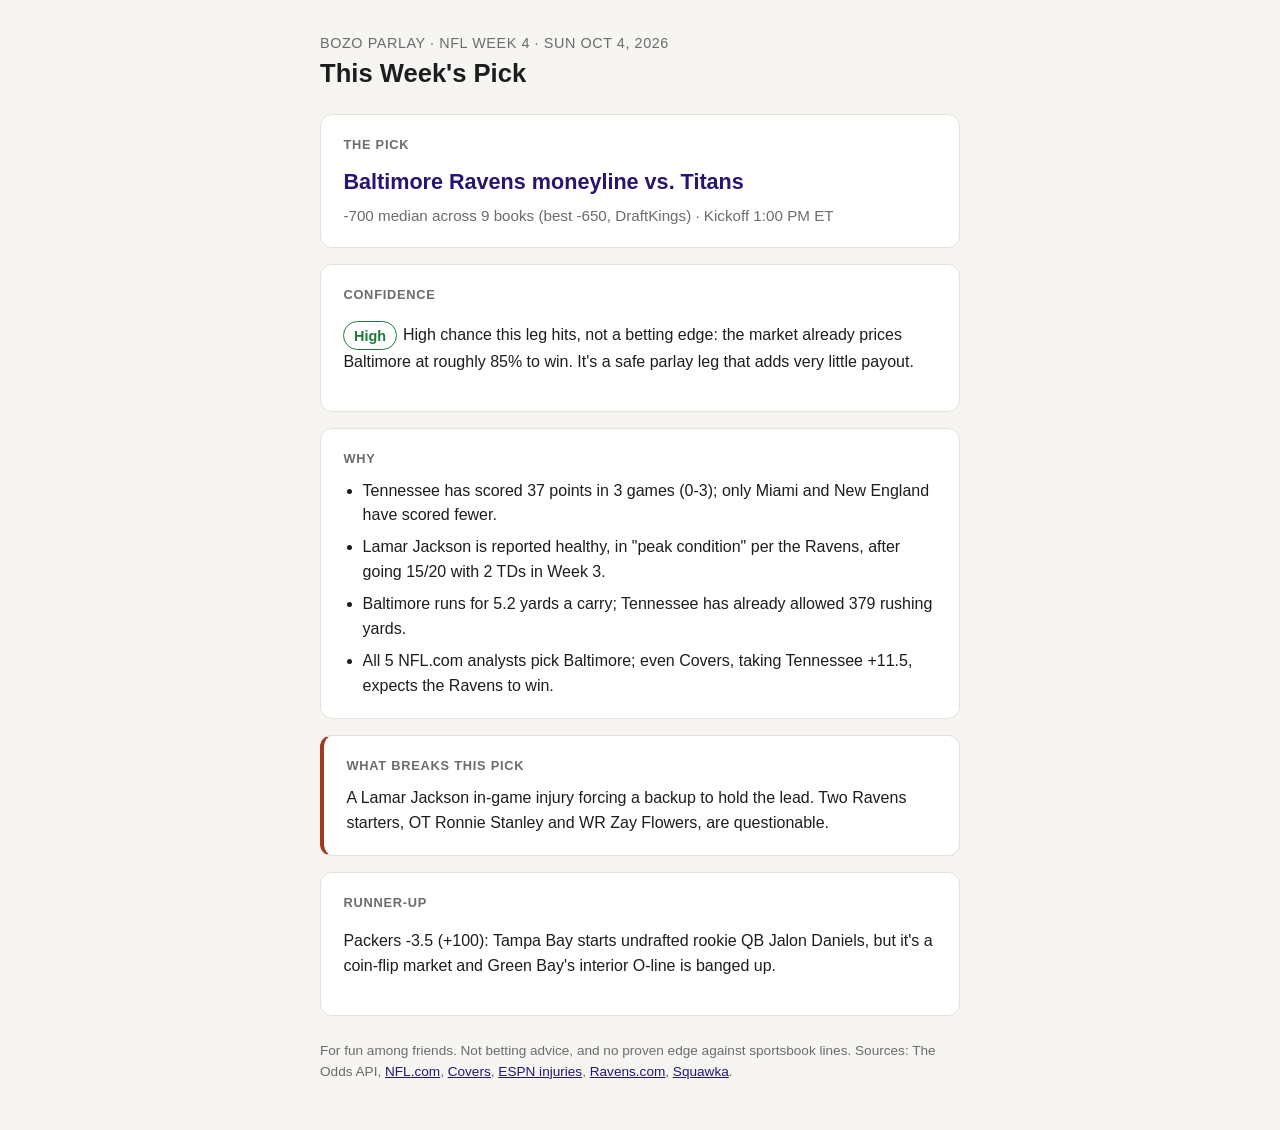
==== index.html @ f70c2a56 "Add weekly pick tool and Week 4 pick page Co-Authored-By: Claude Opus 5.5 <noreply@anthropic.com>" ====
<!DOCTYPE html>
<html lang="en">
<head>
<meta charset="utf-8">
<meta name="viewport" content="width=device-width, initial-scale=1">
<title>Bozo Parlay — Week 4 Pick</title>
<style>
  :root {
    --bg: #f6f5f1;
    --card: #ffffff;
    --text: #1d1d1f;
    --muted: #6b6b70;
    --border: #e3e1da;
    --accent: #241773;
    --high: #1f7a3a;
    --risk: #a33a1f;
  }
  @media (prefers-color-scheme: dark) {
    :root {
      --bg: #141416;
      --card: #1e1e22;
      --text: #ececef;
      --muted: #9a9aa2;
      --border: #2e2e34;
      --accent: #a99cf0;
      --high: #5cc27d;
      --risk: #f08a6a;
    }
  }
  * { box-sizing: border-box; }
  body {
    margin: 0;
    padding: 2rem 1rem 3rem;
    background: var(--bg);
    color: var(--text);
    font: 16px/1.55 -apple-system, BlinkMacSystemFont, "Segoe UI", Roboto, Helvetica, Arial, sans-serif;
  }
  main { max-width: 640px; margin: 0 auto; }
  header p { margin: 0; color: var(--muted); font-size: 0.9rem; letter-spacing: 0.04em; text-transform: uppercase; }
  h1 { margin: 0.25rem 0 1.5rem; font-size: 1.6rem; line-height: 1.25; }
  section {
    background: var(--card);
    border: 1px solid var(--border);
    border-radius: 12px;
    padding: 1.25rem 1.4rem;
    margin-bottom: 1rem;
  }
  h2 { margin: 0 0 0.6rem; font-size: 0.8rem; color: var(--muted); text-transform: uppercase; letter-spacing: 0.06em; }
  .pick { font-size: 1.35rem; font-weight: 650; color: var(--accent); margin: 0; }
  .meta { margin: 0.35rem 0 0; color: var(--muted); font-size: 0.95rem; }
  .badge {
    display: inline-block;
    padding: 0.15rem 0.6rem;
    border-radius: 999px;
    font-weight: 650;
    font-size: 0.9rem;
    color: var(--high);
    border: 1.5px solid currentColor;
    margin-right: 0.4rem;
  }
  ul { margin: 0; padding-left: 1.2rem; }
  li + li { margin-top: 0.45rem; }
  .risk { border-left: 4px solid var(--risk); }
  .risk p { margin: 0; }
  a { color: var(--accent); }
  footer { color: var(--muted); font-size: 0.85rem; margin-top: 1.5rem; }
</style>
</head>
<body>
<main>
  <header>
    <p>Bozo Parlay · NFL Week 4 · Sun Oct 4, 2026</p>
    <h1>This Week's Pick</h1>
  </header>

  <section>
    <h2>The pick</h2>
    <p class="pick">Baltimore Ravens moneyline vs. Titans</p>
    <p class="meta">-700 median across 9 books (best -650, DraftKings) · Kickoff 1:00 PM ET</p>
  </section>

  <section>
    <h2>Confidence</h2>
    <p><span class="badge">High</span>High chance this leg hits, not a betting edge: the market already prices Baltimore at roughly 85% to win. It's a safe parlay leg that adds very little payout.</p>
  </section>

  <section>
    <h2>Why</h2>
    <ul>
      <li>Tennessee has scored 37 points in 3 games (0-3); only Miami and New England have scored fewer.</li>
      <li>Lamar Jackson is reported healthy, in "peak condition" per the Ravens, after going 15/20 with 2 TDs in Week 3.</li>
      <li>Baltimore runs for 5.2 yards a carry; Tennessee has already allowed 379 rushing yards.</li>
      <li>All 5 NFL.com analysts pick Baltimore; even Covers, taking Tennessee +11.5, expects the Ravens to win.</li>
    </ul>
  </section>

  <section class="risk">
    <h2>What breaks this pick</h2>
    <p>A Lamar Jackson in-game injury forcing a backup to hold the lead. Two Ravens starters, OT Ronnie Stanley and WR Zay Flowers, are questionable.</p>
  </section>

  <section>
    <h2>Runner-up</h2>
    <p>Packers -3.5 (+100): Tampa Bay starts undrafted rookie QB Jalon Daniels, but it's a coin-flip market and Green Bay's interior O-line is banged up.</p>
  </section>

  <footer>
    For fun among friends. Not betting advice, and no proven edge against sportsbook lines.
    Sources: The Odds API, <a href="https://www.nfl.com/news/nfl-picks-week-4-2026-nfl-season">NFL.com</a>,
    <a href="https://www.covers.com/nfl/picks-against-the-spread-week-4-2026">Covers</a>,
    <a href="https://www.espn.com/nfl/injuries">ESPN injuries</a>,
    <a href="https://www.baltimoreravens.com/news/lamar-jackson-peak-condition-depth-chart-jonathan-taylor-2026-season-news-notes">Ravens.com</a>,
    <a href="https://www.squawka.com/en/?p=1497935">Squawka</a>.
  </footer>
</main>
</body>
</html>
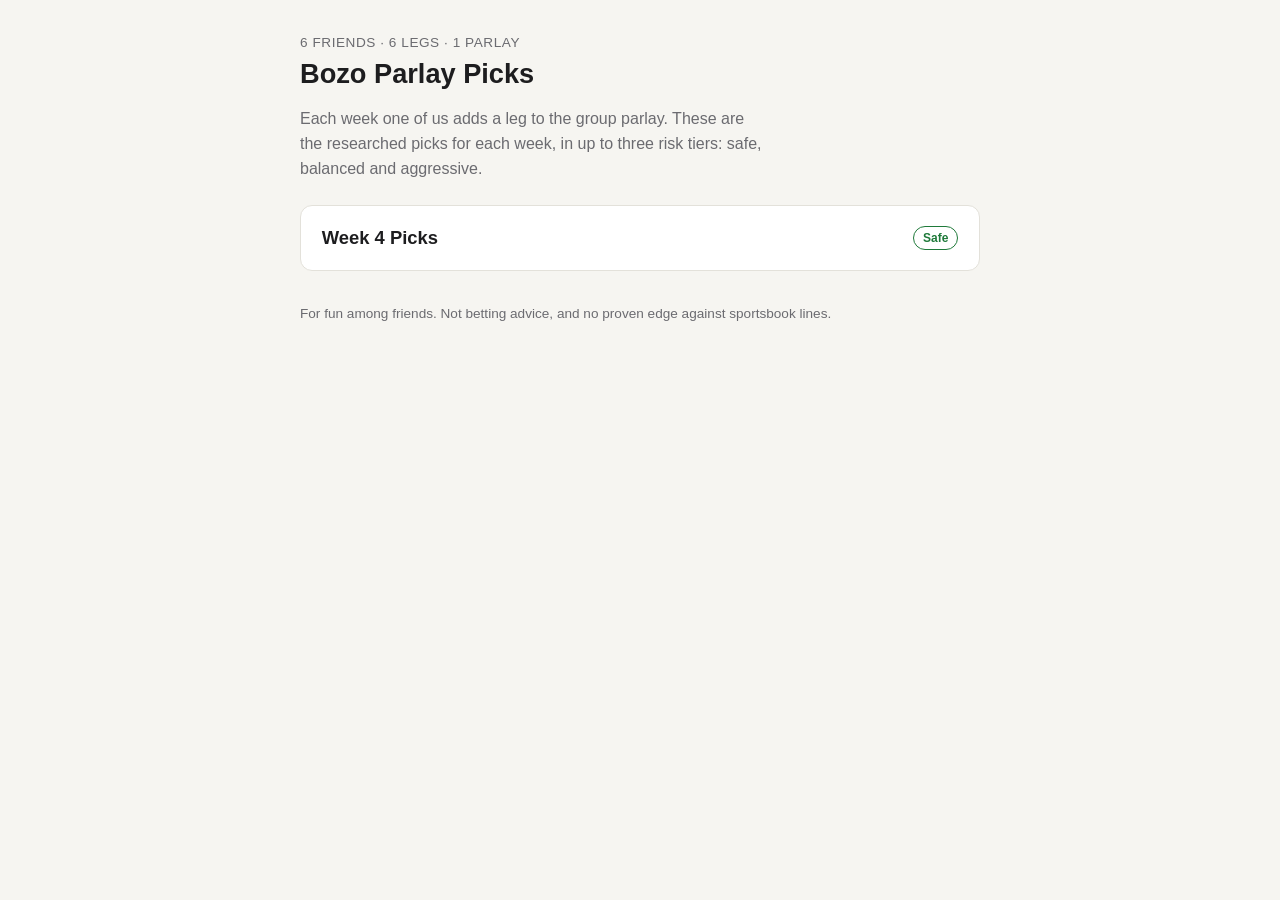
==== commit 435d7daa: "Update picks site (through week 4)" ====
--- a/index.html
+++ b/index.html
@@ -3,115 +3,19 @@
 <head>
 <meta charset="utf-8">
 <meta name="viewport" content="width=device-width, initial-scale=1">
-<title>Bozo Parlay — Week 4 Pick</title>
-<style>
-  :root {
-    --bg: #f6f5f1;
-    --card: #ffffff;
-    --text: #1d1d1f;
-    --muted: #6b6b70;
-    --border: #e3e1da;
-    --accent: #241773;
-    --high: #1f7a3a;
-    --risk: #a33a1f;
-  }
-  @media (prefers-color-scheme: dark) {
-    :root {
-      --bg: #141416;
-      --card: #1e1e22;
-      --text: #ececef;
-      --muted: #9a9aa2;
-      --border: #2e2e34;
-      --accent: #a99cf0;
-      --high: #5cc27d;
-      --risk: #f08a6a;
-    }
-  }
-  * { box-sizing: border-box; }
-  body {
-    margin: 0;
-    padding: 2rem 1rem 3rem;
-    background: var(--bg);
-    color: var(--text);
-    font: 16px/1.55 -apple-system, BlinkMacSystemFont, "Segoe UI", Roboto, Helvetica, Arial, sans-serif;
-  }
-  main { max-width: 640px; margin: 0 auto; }
-  header p { margin: 0; color: var(--muted); font-size: 0.9rem; letter-spacing: 0.04em; text-transform: uppercase; }
-  h1 { margin: 0.25rem 0 1.5rem; font-size: 1.6rem; line-height: 1.25; }
-  section {
-    background: var(--card);
-    border: 1px solid var(--border);
-    border-radius: 12px;
-    padding: 1.25rem 1.4rem;
-    margin-bottom: 1rem;
-  }
-  h2 { margin: 0 0 0.6rem; font-size: 0.8rem; color: var(--muted); text-transform: uppercase; letter-spacing: 0.06em; }
-  .pick { font-size: 1.35rem; font-weight: 650; color: var(--accent); margin: 0; }
-  .meta { margin: 0.35rem 0 0; color: var(--muted); font-size: 0.95rem; }
-  .badge {
-    display: inline-block;
-    padding: 0.15rem 0.6rem;
-    border-radius: 999px;
-    font-weight: 650;
-    font-size: 0.9rem;
-    color: var(--high);
-    border: 1.5px solid currentColor;
-    margin-right: 0.4rem;
-  }
-  ul { margin: 0; padding-left: 1.2rem; }
-  li + li { margin-top: 0.45rem; }
-  .risk { border-left: 4px solid var(--risk); }
-  .risk p { margin: 0; }
-  a { color: var(--accent); }
-  footer { color: var(--muted); font-size: 0.85rem; margin-top: 1.5rem; }
-</style>
+<title>Bozo Parlay Picks</title>
+<link rel="stylesheet" href="style.css">
 </head>
 <body>
 <main>
-  <header>
-    <p>Bozo Parlay · NFL Week 4 · Sun Oct 4, 2026</p>
-    <h1>This Week's Pick</h1>
-  </header>
-
-  <section>
-    <h2>The pick</h2>
-    <p class="pick">Baltimore Ravens moneyline vs. Titans</p>
-    <p class="meta">-700 median across 9 books (best -650, DraftKings) · Kickoff 1:00 PM ET</p>
-  </section>
-
-  <section>
-    <h2>Confidence</h2>
-    <p><span class="badge">High</span>High chance this leg hits, not a betting edge: the market already prices Baltimore at roughly 85% to win. It's a safe parlay leg that adds very little payout.</p>
-  </section>
-
-  <section>
-    <h2>Why</h2>
-    <ul>
-      <li>Tennessee has scored 37 points in 3 games (0-3); only Miami and New England have scored fewer.</li>
-      <li>Lamar Jackson is reported healthy, in "peak condition" per the Ravens, after going 15/20 with 2 TDs in Week 3.</li>
-      <li>Baltimore runs for 5.2 yards a carry; Tennessee has already allowed 379 rushing yards.</li>
-      <li>All 5 NFL.com analysts pick Baltimore; even Covers, taking Tennessee +11.5, expects the Ravens to win.</li>
-    </ul>
-  </section>
-
-  <section class="risk">
-    <h2>What breaks this pick</h2>
-    <p>A Lamar Jackson in-game injury forcing a backup to hold the lead. Two Ravens starters, OT Ronnie Stanley and WR Zay Flowers, are questionable.</p>
-  </section>
-
-  <section>
-    <h2>Runner-up</h2>
-    <p>Packers -3.5 (+100): Tampa Bay starts undrafted rookie QB Jalon Daniels, but it's a coin-flip market and Green Bay's interior O-line is banged up.</p>
-  </section>
-
-  <footer>
-    For fun among friends. Not betting advice, and no proven edge against sportsbook lines.
-    Sources: The Odds API, <a href="https://www.nfl.com/news/nfl-picks-week-4-2026-nfl-season">NFL.com</a>,
-    <a href="https://www.covers.com/nfl/picks-against-the-spread-week-4-2026">Covers</a>,
-    <a href="https://www.espn.com/nfl/injuries">ESPN injuries</a>,
-    <a href="https://www.baltimoreravens.com/news/lamar-jackson-peak-condition-depth-chart-jonathan-taylor-2026-season-news-notes">Ravens.com</a>,
-    <a href="https://www.squawka.com/en/?p=1497935">Squawka</a>.
-  </footer>
+<header>
+<p class="eyebrow">6 friends · 6 legs · 1 parlay</p>
+<h1>Bozo Parlay Picks</h1>
+<p class="lede">Each week one of us adds a leg to the group parlay. These are the researched picks for each week,
+in up to three risk tiers: safe, balanced and aggressive.</p>
+</header>
+<div class="weeks"><a class="week-card" href="week-4.html"><span class="week-title">Week 4 Picks</span><span class="chips"><span class="chip tier-safe">Safe</span></span></a></div>
+<footer>For fun among friends. Not betting advice, and no proven edge against sportsbook lines.</footer>
 </main>
 </body>
 </html>
--- a/style.css
+++ b/style.css
@@ -0,0 +1,98 @@
+:root {
+  --bg: #f6f5f1;
+  --card: #ffffff;
+  --text: #1d1d1f;
+  --muted: #6b6b70;
+  --border: #e3e1da;
+  --accent: #241773;
+  --safe: #1f7a3a;
+  --balanced: #8a6100;
+  --aggressive: #a33a1f;
+  --risk: #a33a1f;
+}
+@media (prefers-color-scheme: dark) {
+  :root {
+    --bg: #141416;
+    --card: #1e1e22;
+    --text: #ececef;
+    --muted: #9a9aa2;
+    --border: #2e2e34;
+    --accent: #a99cf0;
+    --safe: #5cc27d;
+    --balanced: #e0b54a;
+    --aggressive: #f08a6a;
+    --risk: #f08a6a;
+  }
+}
+* { box-sizing: border-box; }
+body {
+  margin: 0;
+  padding: 2rem 1rem 3rem;
+  background: var(--bg);
+  color: var(--text);
+  font: 16px/1.55 -apple-system, BlinkMacSystemFont, "Segoe UI", Roboto, Helvetica, Arial, sans-serif;
+}
+main { max-width: 680px; margin: 0 auto; }
+a { color: var(--accent); }
+h1 { margin: 0.25rem 0 1rem; font-size: 1.7rem; line-height: 1.25; }
+h3 { margin: 1.1rem 0 0.4rem; font-size: 0.78rem; color: var(--muted); text-transform: uppercase; letter-spacing: 0.06em; }
+p { margin: 0 0 0.5rem; }
+ul { margin: 0; padding-left: 1.2rem; }
+li + li { margin-top: 0.4rem; }
+
+.eyebrow { margin: 0; color: var(--muted); font-size: 0.85rem; letter-spacing: 0.04em; text-transform: uppercase; }
+.lede { color: var(--muted); max-width: 52ch; margin-bottom: 1.5rem; }
+.crumbs { margin-bottom: 1rem; font-size: 0.9rem; }
+.crumbs a { text-decoration: none; }
+
+/* Homepage week list */
+.weeks { display: grid; gap: 0.75rem; }
+.week-card {
+  display: flex; flex-wrap: wrap; align-items: center; justify-content: space-between; gap: 0.5rem;
+  padding: 1.1rem 1.3rem;
+  background: var(--card); border: 1px solid var(--border); border-radius: 12px;
+  color: var(--text); text-decoration: none;
+  transition: border-color 0.15s, transform 0.15s;
+}
+.week-card:hover { border-color: var(--accent); transform: translateY(-1px); }
+.week-title { font-size: 1.15rem; font-weight: 650; }
+.chips { display: flex; gap: 0.35rem; flex-wrap: wrap; }
+.chip { font-size: 0.75rem; font-weight: 600; padding: 0.1rem 0.55rem; border-radius: 999px; border: 1.5px solid currentColor; }
+.chip.tier-safe { color: var(--safe); }
+.chip.tier-balanced { color: var(--balanced); }
+.chip.tier-aggressive { color: var(--aggressive); }
+
+/* Week page */
+.tiers { display: flex; gap: 1rem; margin-bottom: 1.25rem; font-size: 0.9rem; }
+.card {
+  background: var(--card); border: 1px solid var(--border); border-top: 4px solid var(--muted);
+  border-radius: 12px; padding: 1.25rem 1.4rem; margin-bottom: 1.25rem;
+  scroll-margin-top: 1rem;
+}
+.card.tier-safe { border-top-color: var(--safe); }
+.card.tier-balanced { border-top-color: var(--balanced); }
+.card.tier-aggressive { border-top-color: var(--aggressive); }
+.tier-head { display: flex; flex-wrap: wrap; align-items: baseline; gap: 0.6rem; margin-bottom: 0.6rem; }
+.tier-label { font-weight: 700; text-transform: uppercase; letter-spacing: 0.06em; font-size: 0.85rem; }
+.tier-safe .tier-label { color: var(--safe); }
+.tier-balanced .tier-label { color: var(--balanced); }
+.tier-aggressive .tier-label { color: var(--aggressive); }
+.tier-blurb { color: var(--muted); font-size: 0.85rem; }
+.pick { font-size: 1.3rem; font-weight: 650; color: var(--accent); margin: 0; }
+.meta { color: var(--muted); font-size: 0.95rem; margin-top: 0.25rem; }
+.badge {
+  display: inline-block; padding: 0.1rem 0.6rem; margin-right: 0.45rem;
+  border-radius: 999px; font-weight: 650; font-size: 0.85rem; border: 1.5px solid currentColor;
+}
+.conf-high { color: var(--safe); }
+.conf-medium { color: var(--balanced); }
+.conf-low { color: var(--aggressive); }
+.risk { border-left: 4px solid var(--risk); padding-left: 0.9rem; margin-top: 1rem; }
+.risk h3 { margin-top: 0; }
+.sources { margin-top: 1rem; font-size: 0.85rem; color: var(--muted); }
+.result { font-size: 0.75rem; font-weight: 700; padding: 0.1rem 0.5rem; border-radius: 6px; vertical-align: middle; color: #fff; }
+.result-win { background: var(--safe); }
+.result-loss { background: var(--aggressive); }
+.result-push { background: var(--muted); }
+
+footer { color: var(--muted); font-size: 0.85rem; margin-top: 2rem; }
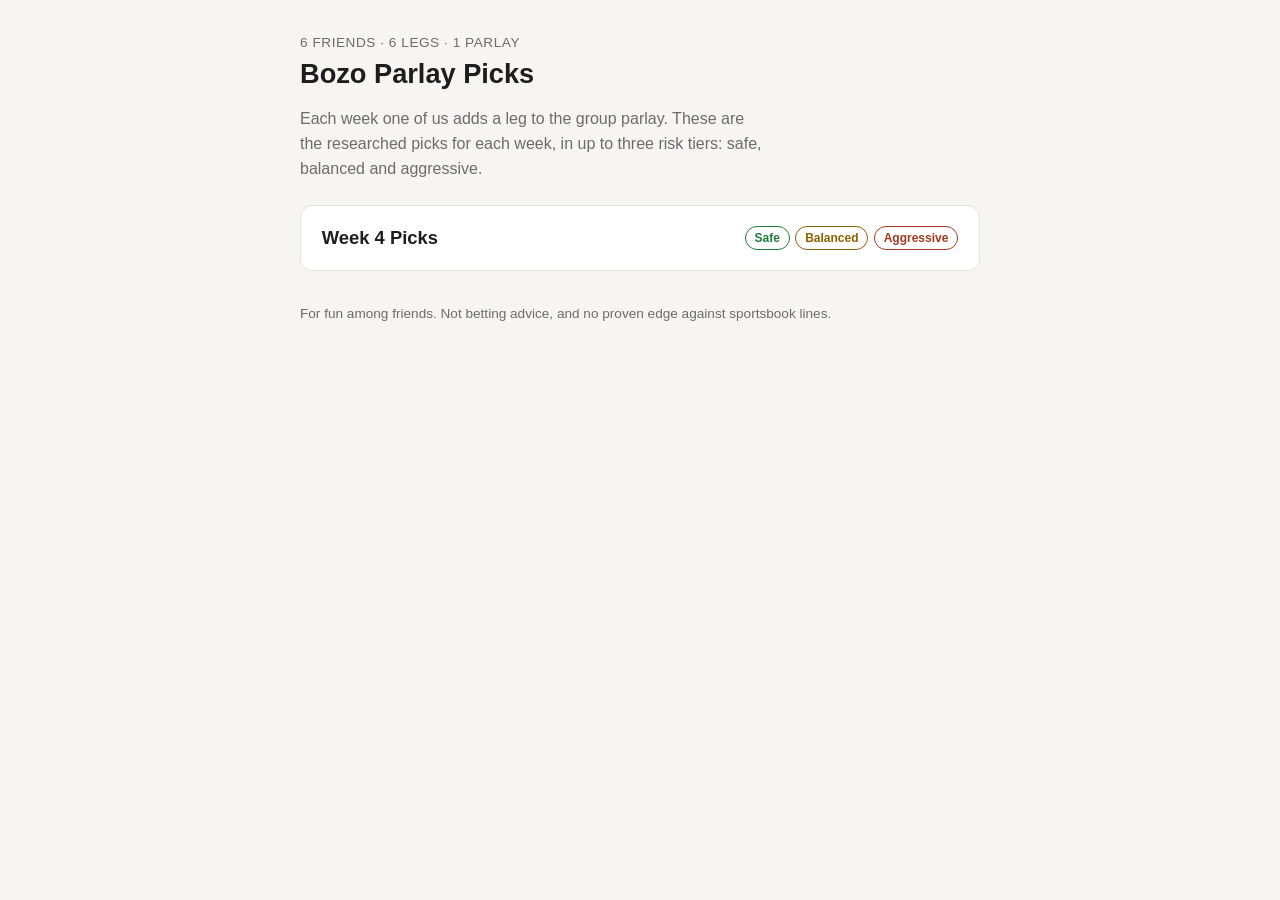
==== commit 3af3643f: "Update picks site (through week 4) Co-Authored-By: Claude Opus 5.5 <noreply@anthropic.com>" ====
--- a/index.html
+++ b/index.html
@@ -14,7 +14,7 @@
 <p class="lede">Each week one of us adds a leg to the group parlay. These are the researched picks for each week,
 in up to three risk tiers: safe, balanced and aggressive.</p>
 </header>
-<div class="weeks"><a class="week-card" href="week-4.html"><span class="week-title">Week 4 Picks</span><span class="chips"><span class="chip tier-safe">Safe</span></span></a></div>
+<div class="weeks"><a class="week-card" href="week-4.html"><span class="week-title">Week 4 Picks</span><span class="chips"><span class="chip tier-safe">Safe</span><span class="chip tier-balanced">Balanced</span><span class="chip tier-aggressive">Aggressive</span></span></a></div>
 <footer>For fun among friends. Not betting advice, and no proven edge against sportsbook lines.</footer>
 </main>
 </body>
--- a/style.css
+++ b/style.css
@@ -72,11 +72,13 @@
 .card.tier-safe { border-top-color: var(--safe); }
 .card.tier-balanced { border-top-color: var(--balanced); }
 .card.tier-aggressive { border-top-color: var(--aggressive); }
-.tier-head { display: flex; flex-wrap: wrap; align-items: baseline; gap: 0.6rem; margin-bottom: 0.6rem; }
-.tier-label { font-weight: 700; text-transform: uppercase; letter-spacing: 0.06em; font-size: 0.85rem; }
-.tier-safe .tier-label { color: var(--safe); }
-.tier-balanced .tier-label { color: var(--balanced); }
-.tier-aggressive .tier-label { color: var(--aggressive); }
+.tier-group { margin-bottom: 2rem; scroll-margin-top: 1rem; }
+.tier-heading { margin: 0 0 0.75rem; font-size: 1.15rem; text-transform: uppercase; letter-spacing: 0.06em; }
+.tier-heading .tier-blurb { display: block; margin-top: 0.15rem; text-transform: none; letter-spacing: 0; font-weight: 400; }
+.tier-label { margin: 0 0 0.4rem; font-weight: 700; text-transform: uppercase; letter-spacing: 0.06em; font-size: 0.8rem; }
+.tier-safe .tier-label, .tier-heading.tier-safe { color: var(--safe); }
+.tier-balanced .tier-label, .tier-heading.tier-balanced { color: var(--balanced); }
+.tier-aggressive .tier-label, .tier-heading.tier-aggressive { color: var(--aggressive); }
 .tier-blurb { color: var(--muted); font-size: 0.85rem; }
 .pick { font-size: 1.3rem; font-weight: 650; color: var(--accent); margin: 0; }
 .meta { color: var(--muted); font-size: 0.95rem; margin-top: 0.25rem; }
@@ -89,6 +91,9 @@
 .conf-low { color: var(--aggressive); }
 .risk { border-left: 4px solid var(--risk); padding-left: 0.9rem; margin-top: 1rem; }
 .risk h3 { margin-top: 0; }
+.trend { border-left: 4px solid var(--border); padding-left: 0.9rem; margin-top: 1rem; }
+.trend h3 { margin-top: 0; }
+.trend p { color: var(--muted); }
 .sources { margin-top: 1rem; font-size: 0.85rem; color: var(--muted); }
 .result { font-size: 0.75rem; font-weight: 700; padding: 0.1rem 0.5rem; border-radius: 6px; vertical-align: middle; color: #fff; }
 .result-win { background: var(--safe); }
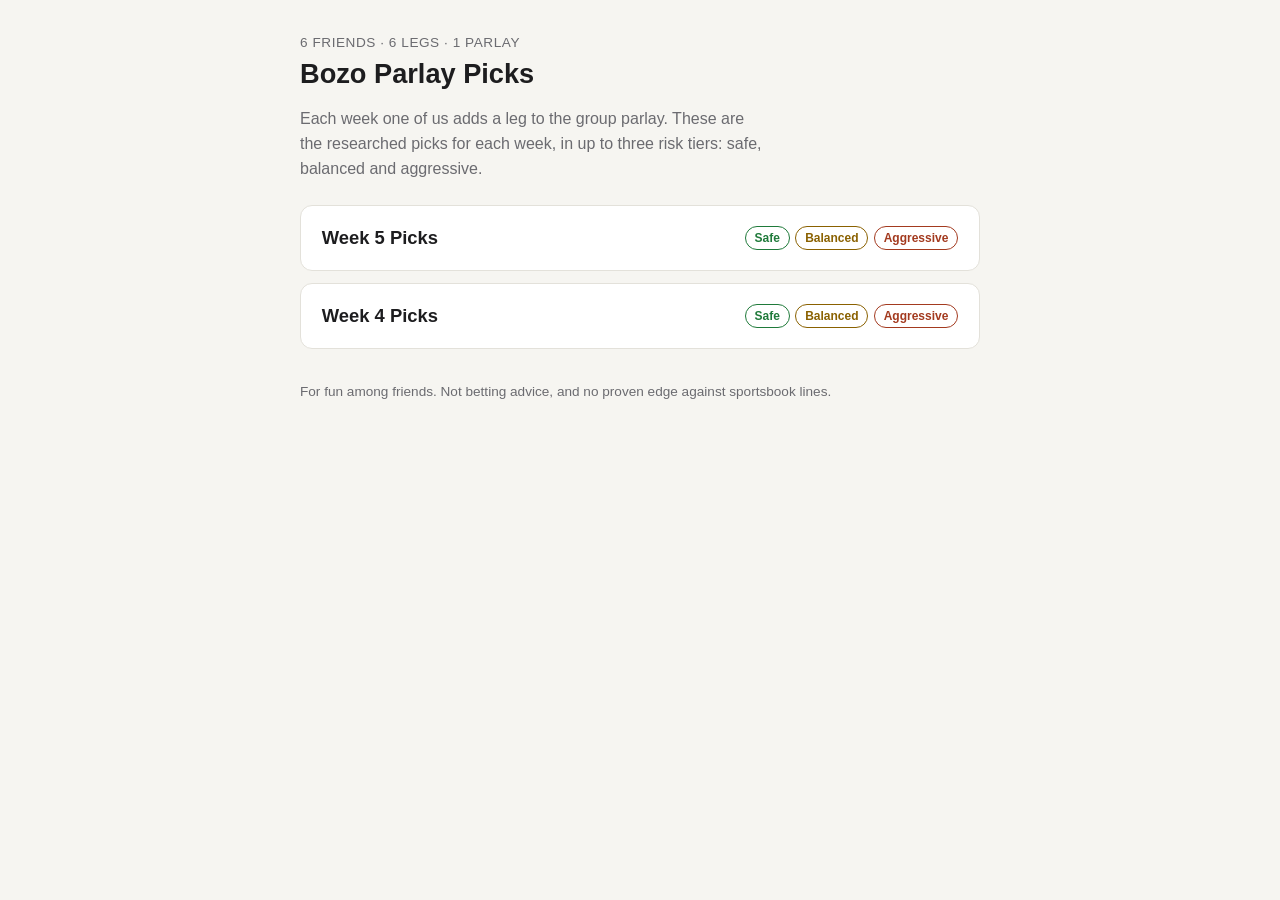
==== commit 5e8f7252: "Update picks site (through week 5) Co-Authored-By: Claude Opus 5.5 <noreply@anthropic.com>" ====
--- a/index.html
+++ b/index.html
@@ -14,7 +14,8 @@
 <p class="lede">Each week one of us adds a leg to the group parlay. These are the researched picks for each week,
 in up to three risk tiers: safe, balanced and aggressive.</p>
 </header>
-<div class="weeks"><a class="week-card" href="week-4.html"><span class="week-title">Week 4 Picks</span><span class="chips"><span class="chip tier-safe">Safe</span><span class="chip tier-balanced">Balanced</span><span class="chip tier-aggressive">Aggressive</span></span></a></div>
+<div class="weeks"><a class="week-card" href="week-5.html"><span class="week-title">Week 5 Picks</span><span class="chips"><span class="chip tier-safe">Safe</span><span class="chip tier-balanced">Balanced</span><span class="chip tier-aggressive">Aggressive</span></span></a>
+<a class="week-card" href="week-4.html"><span class="week-title">Week 4 Picks</span><span class="chips"><span class="chip tier-safe">Safe</span><span class="chip tier-balanced">Balanced</span><span class="chip tier-aggressive">Aggressive</span></span></a></div>
 <footer>For fun among friends. Not betting advice, and no proven edge against sportsbook lines.</footer>
 </main>
 </body>
--- a/style.css
+++ b/style.css
@@ -100,4 +100,20 @@
 .result-loss { background: var(--aggressive); }
 .result-push { background: var(--muted); }
 
+/* The Jets Spread Rating: deliberately set apart from the real picks */
+.jets {
+  margin-top: 2.5rem; padding: 1.25rem 1.4rem;
+  border: 2px dashed #125740; border-radius: 12px; background: var(--card);
+}
+.jets h2 { margin: 0; font-size: 1.15rem; color: #125740; text-transform: uppercase; letter-spacing: 0.06em; }
+.jets-note { color: var(--muted); font-size: 0.85rem; margin: 0.2rem 0 0.8rem; }
+.jets-rating { font-size: 1.3rem; font-weight: 700; margin: 0.6rem 0; }
+.jets-level-0 { color: var(--safe); }
+.jets-level-1 { color: var(--balanced); }
+.jets-level-2 { color: var(--aggressive); }
+@media (prefers-color-scheme: dark) {
+  .jets { border-color: #4fbf8f; }
+  .jets h2 { color: #4fbf8f; }
+}
+
 footer { color: var(--muted); font-size: 0.85rem; margin-top: 2rem; }
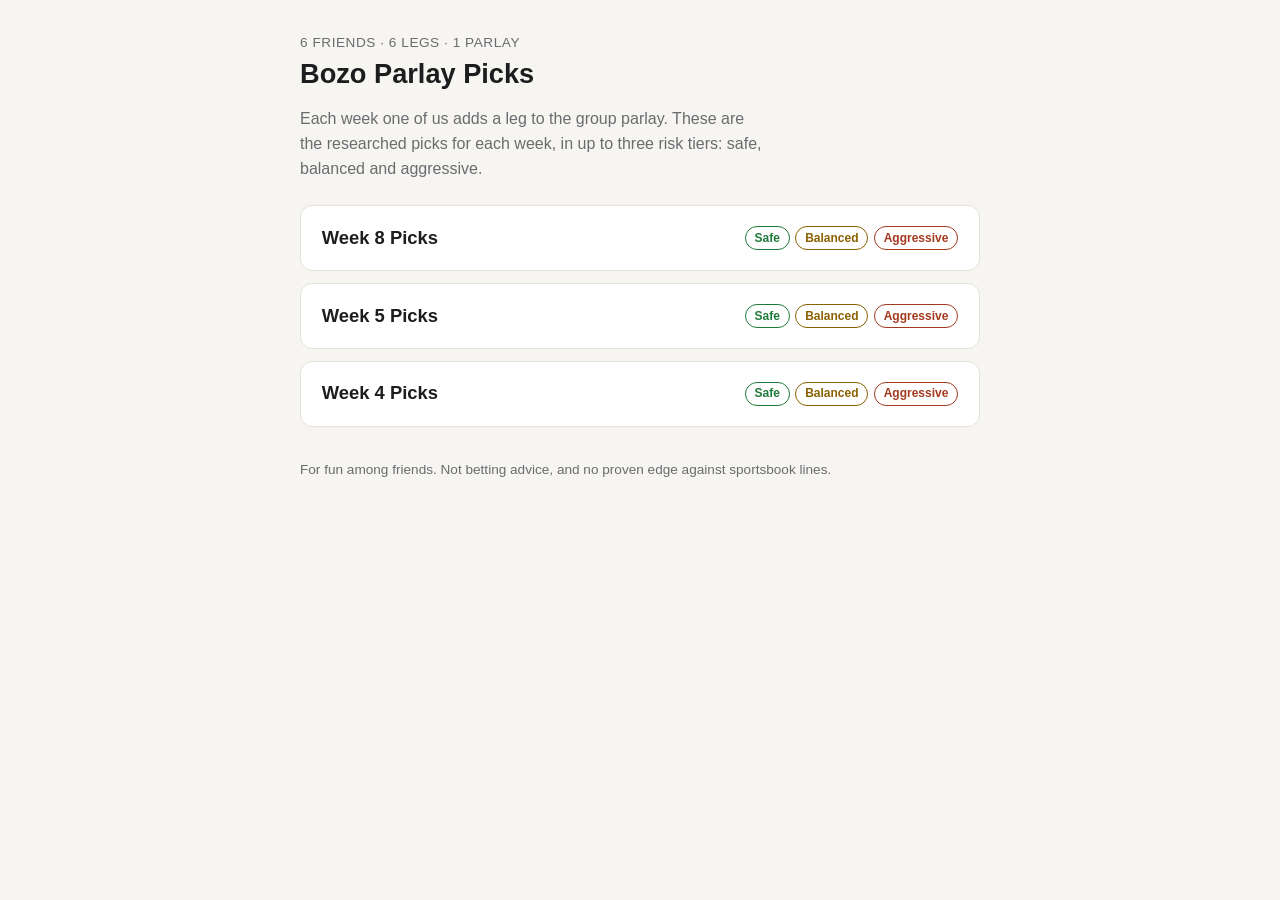
==== commit dd10e119: "Update picks site (through week 8) Co-Authored-By: Claude Opus 5.5 <noreply@anthropic.com>" ====
--- a/index.html
+++ b/index.html
@@ -14,7 +14,8 @@
 <p class="lede">Each week one of us adds a leg to the group parlay. These are the researched picks for each week,
 in up to three risk tiers: safe, balanced and aggressive.</p>
 </header>
-<div class="weeks"><a class="week-card" href="week-5.html"><span class="week-title">Week 5 Picks</span><span class="chips"><span class="chip tier-safe">Safe</span><span class="chip tier-balanced">Balanced</span><span class="chip tier-aggressive">Aggressive</span></span></a>
+<div class="weeks"><a class="week-card" href="week-8.html"><span class="week-title">Week 8 Picks</span><span class="chips"><span class="chip tier-safe">Safe</span><span class="chip tier-balanced">Balanced</span><span class="chip tier-aggressive">Aggressive</span></span></a>
+<a class="week-card" href="week-5.html"><span class="week-title">Week 5 Picks</span><span class="chips"><span class="chip tier-safe">Safe</span><span class="chip tier-balanced">Balanced</span><span class="chip tier-aggressive">Aggressive</span></span></a>
 <a class="week-card" href="week-4.html"><span class="week-title">Week 4 Picks</span><span class="chips"><span class="chip tier-safe">Safe</span><span class="chip tier-balanced">Balanced</span><span class="chip tier-aggressive">Aggressive</span></span></a></div>
 <footer>For fun among friends. Not betting advice, and no proven edge against sportsbook lines.</footer>
 </main>
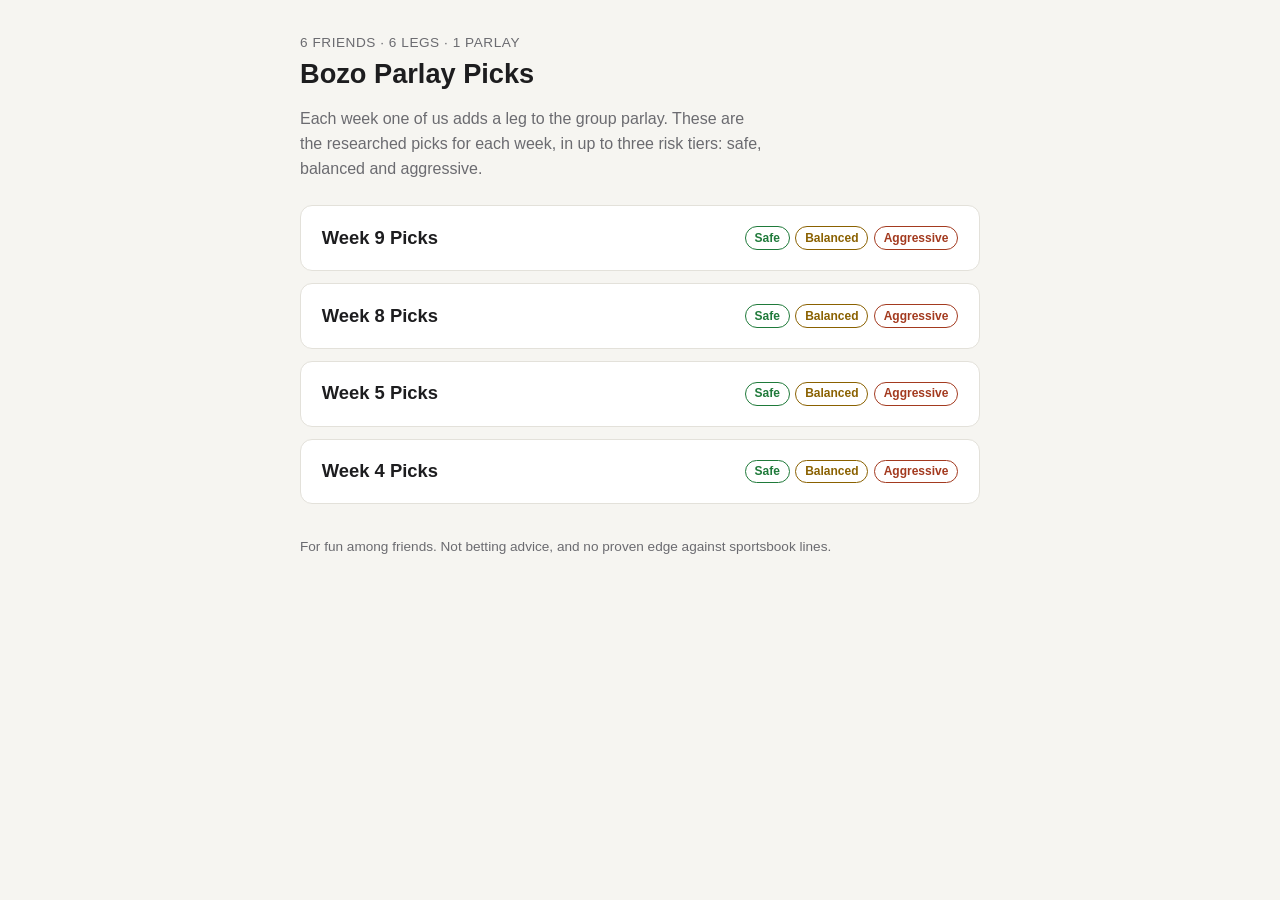
==== commit ac01894f: "Update picks site (through week 9) Co-Authored-By: Claude Opus 5.5 <noreply@anthropic.com>" ====
--- a/index.html
+++ b/index.html
@@ -14,7 +14,8 @@
 <p class="lede">Each week one of us adds a leg to the group parlay. These are the researched picks for each week,
 in up to three risk tiers: safe, balanced and aggressive.</p>
 </header>
-<div class="weeks"><a class="week-card" href="week-8.html"><span class="week-title">Week 8 Picks</span><span class="chips"><span class="chip tier-safe">Safe</span><span class="chip tier-balanced">Balanced</span><span class="chip tier-aggressive">Aggressive</span></span></a>
+<div class="weeks"><a class="week-card" href="week-9.html"><span class="week-title">Week 9 Picks</span><span class="chips"><span class="chip tier-safe">Safe</span><span class="chip tier-balanced">Balanced</span><span class="chip tier-aggressive">Aggressive</span></span></a>
+<a class="week-card" href="week-8.html"><span class="week-title">Week 8 Picks</span><span class="chips"><span class="chip tier-safe">Safe</span><span class="chip tier-balanced">Balanced</span><span class="chip tier-aggressive">Aggressive</span></span></a>
 <a class="week-card" href="week-5.html"><span class="week-title">Week 5 Picks</span><span class="chips"><span class="chip tier-safe">Safe</span><span class="chip tier-balanced">Balanced</span><span class="chip tier-aggressive">Aggressive</span></span></a>
 <a class="week-card" href="week-4.html"><span class="week-title">Week 4 Picks</span><span class="chips"><span class="chip tier-safe">Safe</span><span class="chip tier-balanced">Balanced</span><span class="chip tier-aggressive">Aggressive</span></span></a></div>
 <footer>For fun among friends. Not betting advice, and no proven edge against sportsbook lines.</footer>
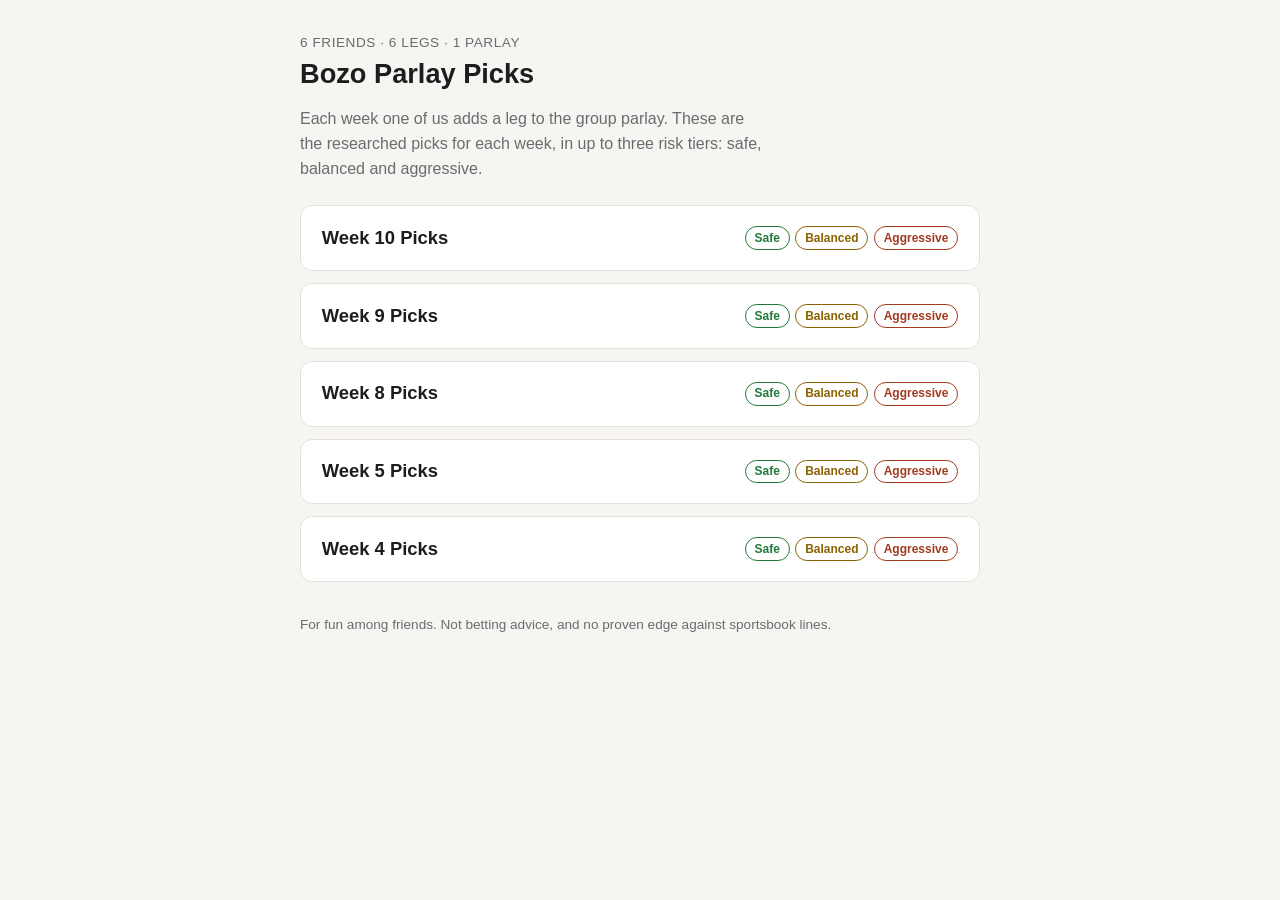
==== commit 61a2413c: "Update picks site (through week 10) Co-Authored-By: Claude Opus 5.5 <noreply@anthropic.com>" ====
--- a/index.html
+++ b/index.html
@@ -14,7 +14,8 @@
 <p class="lede">Each week one of us adds a leg to the group parlay. These are the researched picks for each week,
 in up to three risk tiers: safe, balanced and aggressive.</p>
 </header>
-<div class="weeks"><a class="week-card" href="week-9.html"><span class="week-title">Week 9 Picks</span><span class="chips"><span class="chip tier-safe">Safe</span><span class="chip tier-balanced">Balanced</span><span class="chip tier-aggressive">Aggressive</span></span></a>
+<div class="weeks"><a class="week-card" href="week-10.html"><span class="week-title">Week 10 Picks</span><span class="chips"><span class="chip tier-safe">Safe</span><span class="chip tier-balanced">Balanced</span><span class="chip tier-aggressive">Aggressive</span></span></a>
+<a class="week-card" href="week-9.html"><span class="week-title">Week 9 Picks</span><span class="chips"><span class="chip tier-safe">Safe</span><span class="chip tier-balanced">Balanced</span><span class="chip tier-aggressive">Aggressive</span></span></a>
 <a class="week-card" href="week-8.html"><span class="week-title">Week 8 Picks</span><span class="chips"><span class="chip tier-safe">Safe</span><span class="chip tier-balanced">Balanced</span><span class="chip tier-aggressive">Aggressive</span></span></a>
 <a class="week-card" href="week-5.html"><span class="week-title">Week 5 Picks</span><span class="chips"><span class="chip tier-safe">Safe</span><span class="chip tier-balanced">Balanced</span><span class="chip tier-aggressive">Aggressive</span></span></a>
 <a class="week-card" href="week-4.html"><span class="week-title">Week 4 Picks</span><span class="chips"><span class="chip tier-safe">Safe</span><span class="chip tier-balanced">Balanced</span><span class="chip tier-aggressive">Aggressive</span></span></a></div>
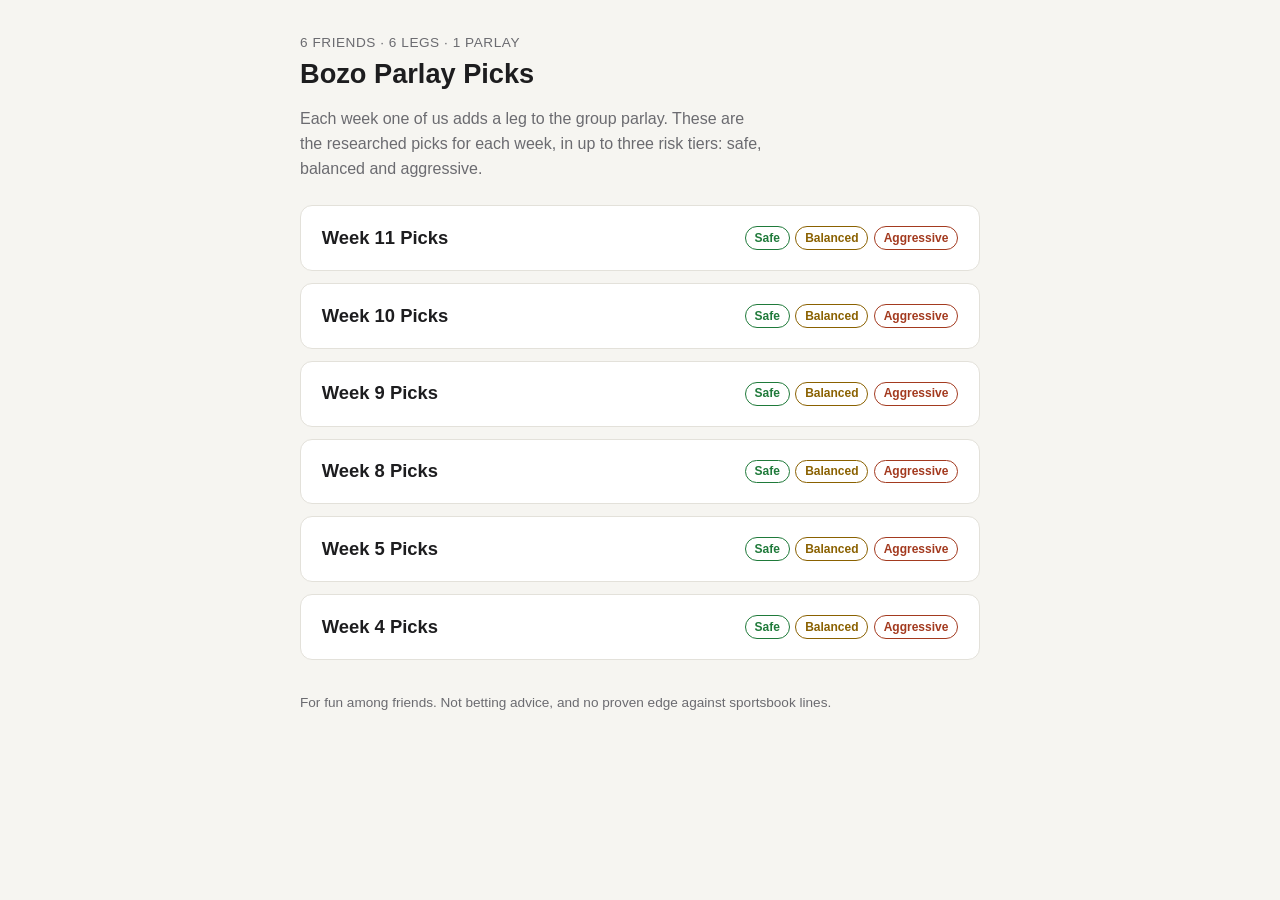
==== commit 99be8792: "Update picks site (through week 11) Co-Authored-By: Claude Opus 5.5 <noreply@anthropic.com>" ====
--- a/index.html
+++ b/index.html
@@ -14,7 +14,8 @@
 <p class="lede">Each week one of us adds a leg to the group parlay. These are the researched picks for each week,
 in up to three risk tiers: safe, balanced and aggressive.</p>
 </header>
-<div class="weeks"><a class="week-card" href="week-10.html"><span class="week-title">Week 10 Picks</span><span class="chips"><span class="chip tier-safe">Safe</span><span class="chip tier-balanced">Balanced</span><span class="chip tier-aggressive">Aggressive</span></span></a>
+<div class="weeks"><a class="week-card" href="week-11.html"><span class="week-title">Week 11 Picks</span><span class="chips"><span class="chip tier-safe">Safe</span><span class="chip tier-balanced">Balanced</span><span class="chip tier-aggressive">Aggressive</span></span></a>
+<a class="week-card" href="week-10.html"><span class="week-title">Week 10 Picks</span><span class="chips"><span class="chip tier-safe">Safe</span><span class="chip tier-balanced">Balanced</span><span class="chip tier-aggressive">Aggressive</span></span></a>
 <a class="week-card" href="week-9.html"><span class="week-title">Week 9 Picks</span><span class="chips"><span class="chip tier-safe">Safe</span><span class="chip tier-balanced">Balanced</span><span class="chip tier-aggressive">Aggressive</span></span></a>
 <a class="week-card" href="week-8.html"><span class="week-title">Week 8 Picks</span><span class="chips"><span class="chip tier-safe">Safe</span><span class="chip tier-balanced">Balanced</span><span class="chip tier-aggressive">Aggressive</span></span></a>
 <a class="week-card" href="week-5.html"><span class="week-title">Week 5 Picks</span><span class="chips"><span class="chip tier-safe">Safe</span><span class="chip tier-balanced">Balanced</span><span class="chip tier-aggressive">Aggressive</span></span></a>
